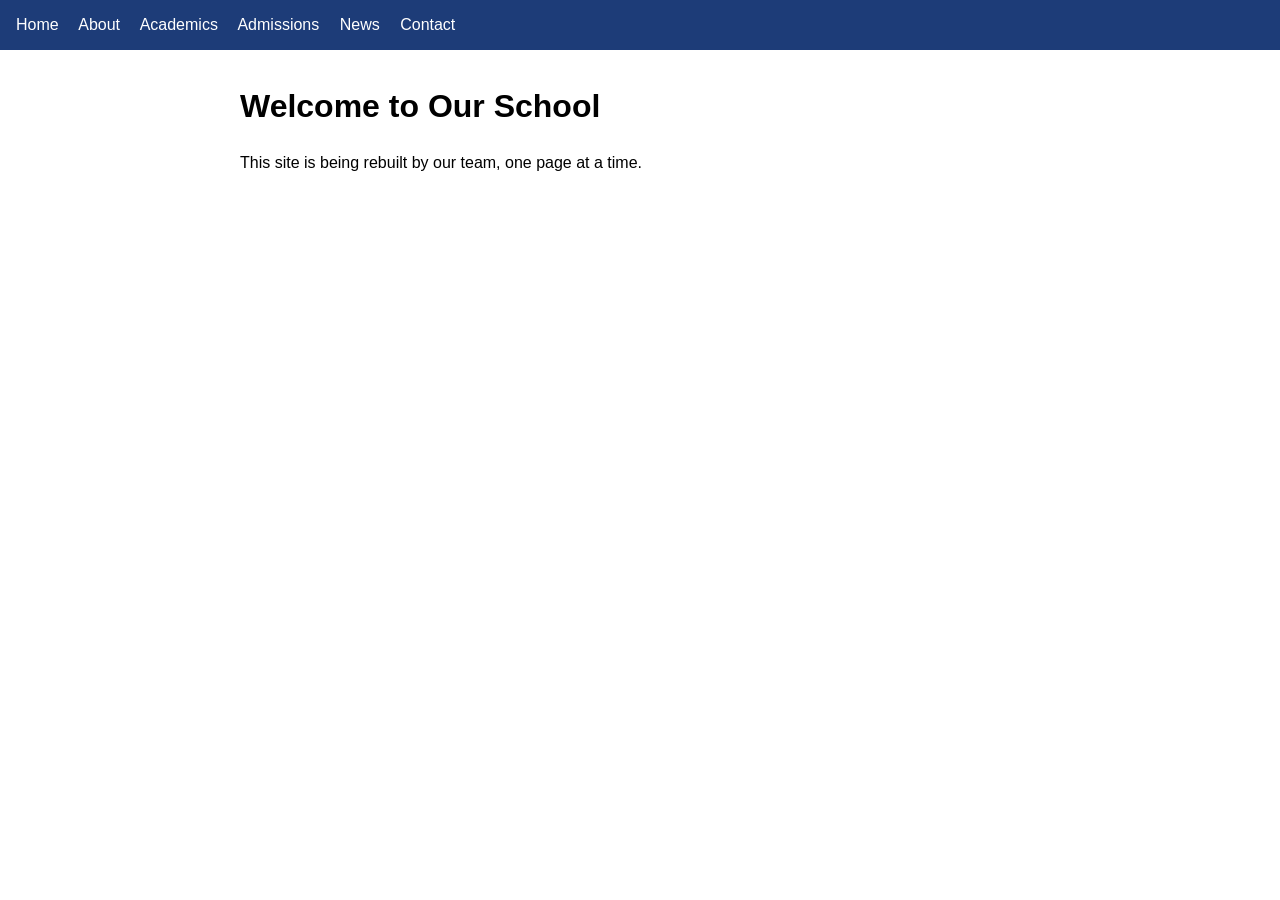
==== index.html @ 53974093 "Add site skeleton: home, template and stylesheet" ====
<!doctype html>
<html lang="en">
<head>
  <meta charset="utf-8">
  <meta name="viewport" content="width=device-width, initial-scale=1">
  <title>Home · Our School</title>
  <link rel="stylesheet" href="css/style.css">
</head>
<body>
  <nav>
    <a href="index.html">Home</a>
    <a href="about.html">About</a>
    <a href="academics.html">Academics</a>
    <a href="admissions.html">Admissions</a>
    <a href="news.html">News</a>
    <a href="contact.html">Contact</a>
  </nav>
  <main>
    <h1>Welcome to Our School</h1>
    <p>This site is being rebuilt by our team, one page at a time.</p>
  </main>
</body>
</html>
---- css/style.css ----
body   { font-family: sans-serif; margin: 0; line-height: 1.5; }
nav    { background: #1d3c78; padding: .8rem 1rem; }
nav a  { color: #fff; margin-right: 1rem; text-decoration: none; }
main   { max-width: 800px; margin: 2rem auto; padding: 0 1rem; }
footer { text-align: center; color: #777; padding: 2rem 0; font-size: .9rem; }
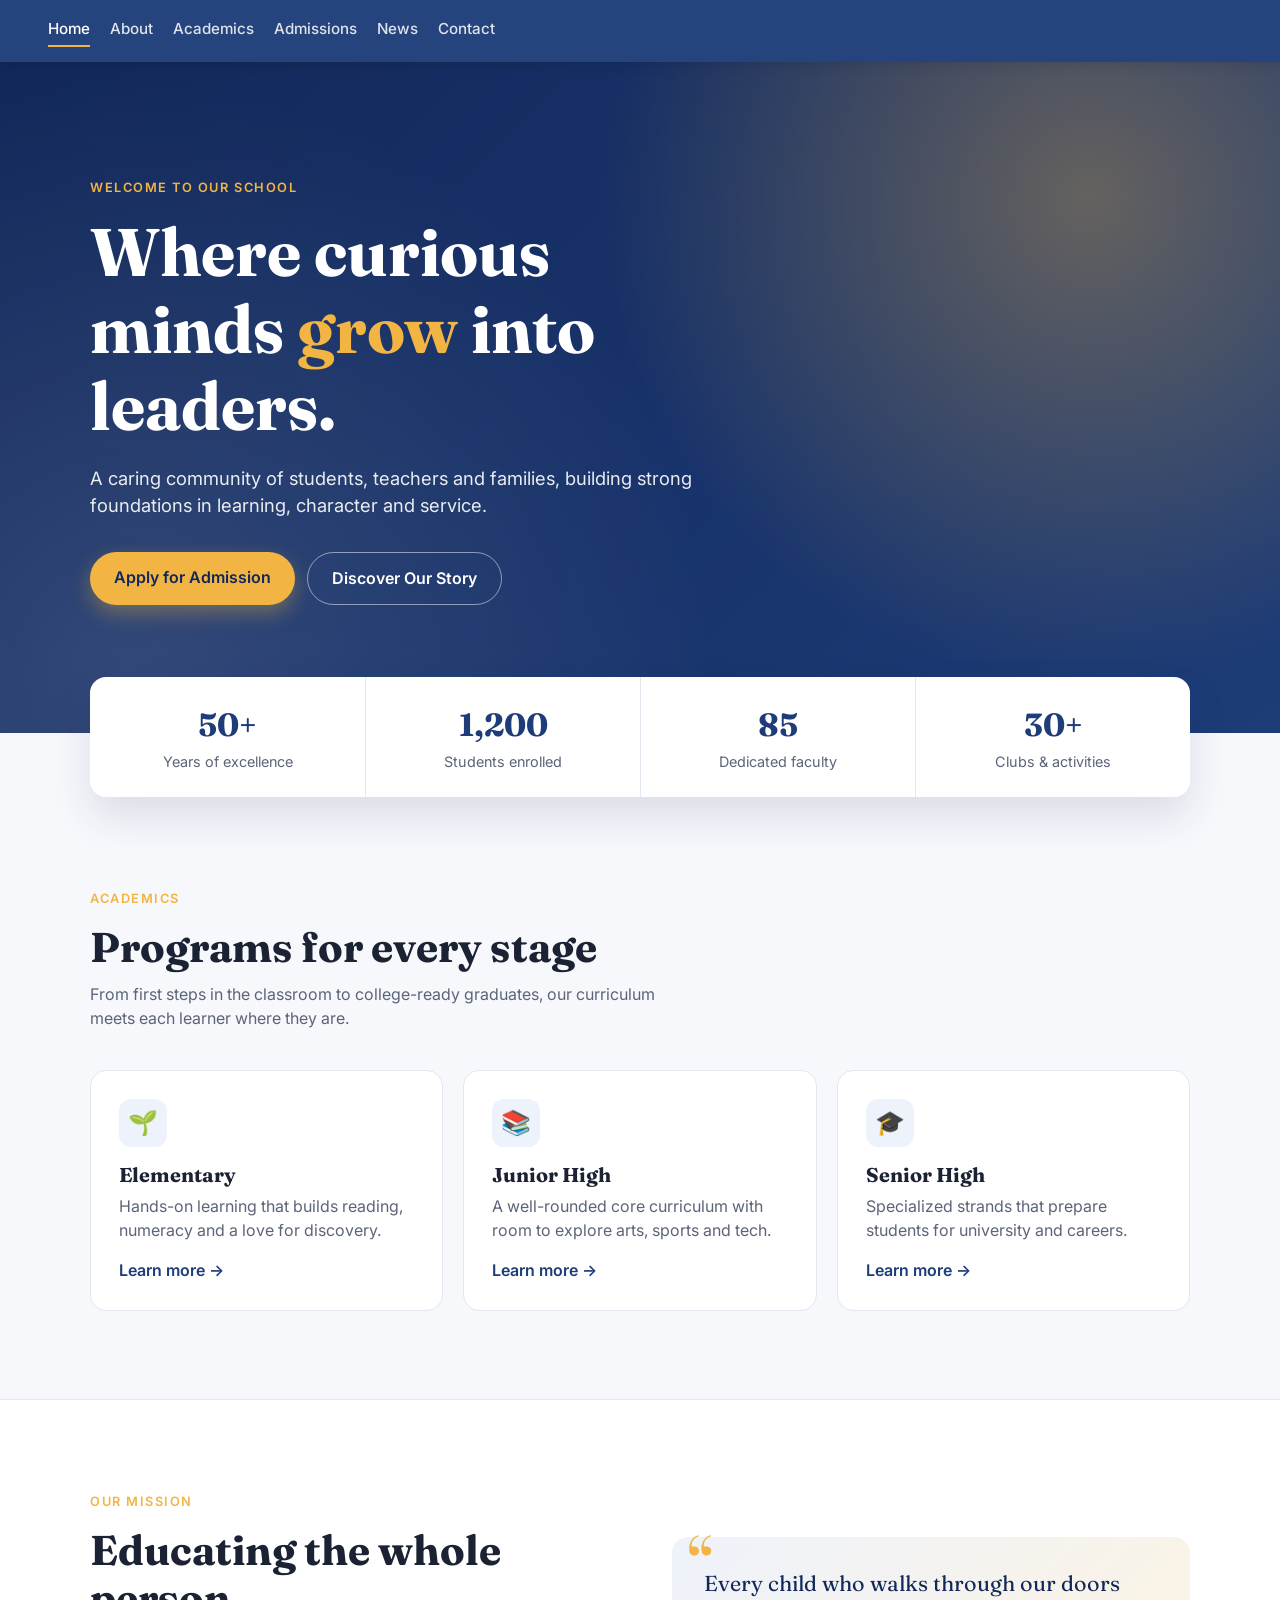
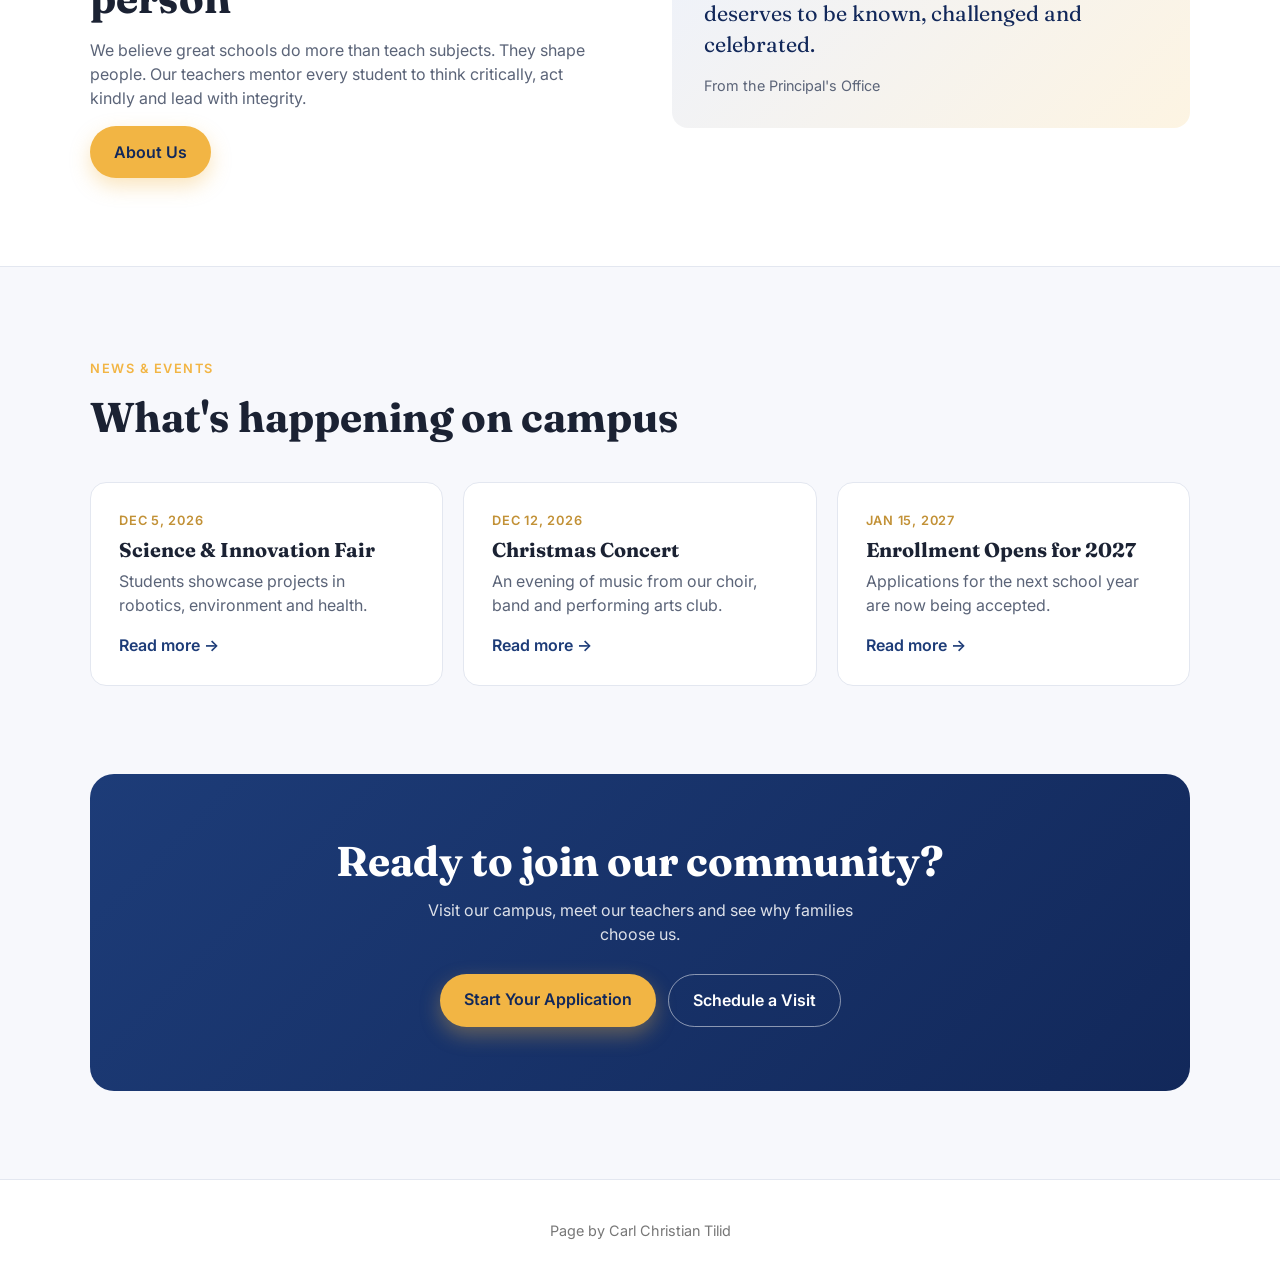
==== commit 799f5f88: "Modify index" ====
--- a/index.html
+++ b/index.html
@@ -4,20 +4,288 @@
   <meta charset="utf-8">
   <meta name="viewport" content="width=device-width, initial-scale=1">
   <title>Home · Our School</title>
+  <link rel="preconnect" href="https://fonts.googleapis.com">
+  <link rel="preconnect" href="https://fonts.gstatic.com" crossorigin>
+  <link href="https://fonts.googleapis.com/css2?family=Fraunces:opsz,wght@9..144,600;9..144,700&family=Inter:wght@400;500;600&display=swap" rel="stylesheet">
   <link rel="stylesheet" href="css/style.css">
+  <style>
+    /* Page-specific styles for home.html (shared styles live in css/style.css) */
+    :root {
+      --navy: #1d3c78;
+      --navy-deep: #12285a;
+      --gold: #f2b544;
+      --ink: #1b2233;
+      --muted: #5b6478;
+      --paper: #f7f8fc;
+      --card: #ffffff;
+      --line: #e3e7f0;
+      --radius: 16px;
+    }
+
+    body {
+      font-family: "Inter", system-ui, sans-serif;
+      color: var(--ink);
+      background: var(--paper);
+    }
+
+    h1, h2, h3 { font-family: "Fraunces", Georgia, serif; line-height: 1.15; margin: 0; }
+
+    /* Nav */
+    nav {
+      position: sticky; top: 0; z-index: 10;
+      display: flex; flex-wrap: wrap; align-items: center; gap: .25rem 1.25rem;
+      padding: .9rem clamp(1rem, 4vw, 3rem);
+      background: rgba(29, 60, 120, .96);
+      backdrop-filter: blur(8px);
+      box-shadow: 0 2px 12px rgba(0, 0, 0, .12);
+    }
+    nav a {
+      margin: 0; font-weight: 500; font-size: .95rem;
+      opacity: .85; padding: .25rem 0;
+      border-bottom: 2px solid transparent;
+      transition: opacity .2s, border-color .2s;
+    }
+    nav a:hover, nav a[aria-current="page"] { opacity: 1; border-color: var(--gold); }
+
+    main { max-width: none; margin: 0; padding: 0; }
+
+    .wrap { max-width: 1100px; margin: 0 auto; padding: 0 clamp(1rem, 4vw, 2rem); }
+
+    /* Hero */
+    .hero {
+      position: relative; overflow: hidden;
+      color: #fff;
+      background:
+        radial-gradient(circle at 85% 20%, rgba(242, 181, 68, .35), transparent 40%),
+        radial-gradient(circle at 10% 90%, rgba(255, 255, 255, .12), transparent 45%),
+        linear-gradient(135deg, var(--navy-deep), var(--navy));
+      padding: clamp(4rem, 10vw, 7rem) 0 clamp(5rem, 11vw, 8rem);
+    }
+    .eyebrow {
+      display: inline-block; font-size: .8rem; font-weight: 600;
+      letter-spacing: .12em; text-transform: uppercase;
+      color: var(--gold);
+      margin-bottom: 1rem;
+    }
+    .hero h1 { font-size: clamp(2.4rem, 6vw, 4.2rem); max-width: 14ch; }
+    .hero h1 em { font-style: normal; color: var(--gold); }
+    .hero p { max-width: 52ch; font-size: 1.15rem; opacity: .9; margin: 1.25rem 0 2rem; }
+
+    .btns { display: flex; flex-wrap: wrap; gap: .75rem; }
+    .btn {
+      display: inline-block; padding: .85rem 1.5rem; border-radius: 999px;
+      font-weight: 600; text-decoration: none;
+      transition: transform .2s, box-shadow .2s, background .2s;
+    }
+    .btn:hover { transform: translateY(-2px); }
+    .btn-gold { background: var(--gold); color: var(--navy-deep); box-shadow: 0 8px 20px rgba(242, 181, 68, .35); }
+    .btn-ghost { color: #fff; border: 1.5px solid rgba(255, 255, 255, .5); }
+    .btn-ghost:hover { background: rgba(255, 255, 255, .1); }
+
+    /* Stats strip */
+    .stats {
+      display: grid; grid-template-columns: repeat(4, 1fr);
+      background: var(--card); border-radius: var(--radius);
+      box-shadow: 0 20px 40px rgba(18, 40, 90, .12);
+      margin-top: -3.5rem; position: relative;
+    }
+    .stat { padding: 1.5rem; text-align: center; border-left: 1px solid var(--line); }
+    .stat:first-child { border-left: 0; }
+    .stat strong { display: block; font-family: "Fraunces", serif; font-size: 2rem; color: var(--navy); }
+    .stat span { color: var(--muted); font-size: .9rem; }
+
+    /* Sections */
+    section { padding: clamp(3.5rem, 8vw, 5.5rem) 0; }
+    .section-head { margin-bottom: 2.5rem; max-width: 60ch; }
+    .section-head h2 { font-size: clamp(1.8rem, 4vw, 2.6rem); margin-bottom: .6rem; }
+    .section-head p { color: var(--muted); margin: 0; }
+
+    .grid { display: grid; gap: 1.25rem; grid-template-columns: repeat(auto-fit, minmax(240px, 1fr)); }
+
+    .card {
+      background: var(--card); border: 1px solid var(--line); border-radius: var(--radius);
+      padding: 1.75rem; transition: transform .25s, box-shadow .25s;
+    }
+    .card:hover { transform: translateY(-4px); box-shadow: 0 16px 32px rgba(18, 40, 90, .1); }
+    .card .icon {
+      width: 48px; height: 48px; border-radius: 12px;
+      display: grid; place-items: center; font-size: 1.5rem;
+      background: #eef2fb; margin-bottom: 1rem;
+    }
+    .card h3 { font-size: 1.25rem; margin-bottom: .5rem; }
+    .card p { color: var(--muted); margin: 0 0 1rem; }
+    .card a { color: var(--navy); font-weight: 600; text-decoration: none; }
+    .card a:hover { text-decoration: underline; }
+
+    /* Welcome / quote */
+    .welcome { background: var(--card); border-block: 1px solid var(--line); }
+    .welcome .wrap { display: grid; grid-template-columns: 1fr 1fr; gap: clamp(2rem, 5vw, 4rem); align-items: center; }
+    .welcome h2 { font-size: clamp(1.8rem, 4vw, 2.6rem); margin-bottom: 1rem; }
+    .welcome p { color: var(--muted); }
+    blockquote {
+      margin: 0; padding: 2rem; border-radius: var(--radius);
+      background: linear-gradient(135deg, #eef2fb, #fdf4e2);
+      font-family: "Fraunces", serif; font-size: 1.35rem; line-height: 1.4; color: var(--navy-deep);
+      position: relative;
+    }
+    blockquote::before {
+      content: "\201C"; position: absolute; top: -.6rem; left: 1rem;
+      font-size: 5rem; color: var(--gold); line-height: 1;
+    }
+    blockquote cite { display: block; margin-top: 1rem; font-family: "Inter", sans-serif; font-size: .9rem; font-style: normal; color: var(--muted); }
+
+    /* News */
+    .news-item { display: flex; flex-direction: column; }
+    .news-item time {
+      font-size: .8rem; font-weight: 600; letter-spacing: .06em; text-transform: uppercase;
+      color: var(--gold); filter: brightness(.8); margin-bottom: .5rem;
+    }
+    .news-item p { flex: 1; }
+
+    /* CTA */
+    .cta {
+      text-align: center; color: #fff; border-radius: 24px;
+      padding: clamp(2.5rem, 6vw, 4rem) 1.5rem;
+      background: linear-gradient(135deg, var(--navy), var(--navy-deep));
+    }
+    .cta h2 { font-size: clamp(1.8rem, 4vw, 2.6rem); margin-bottom: .75rem; }
+    .cta p { opacity: .85; margin: 0 auto 1.75rem; max-width: 48ch; }
+    .cta .btns { justify-content: center; }
+
+    footer { padding: 2.5rem 1rem; border-top: 1px solid var(--line); background: var(--card); }
+
+    @media (max-width: 760px) {
+      .stats { grid-template-columns: repeat(2, 1fr); }
+      .stat:nth-child(3) { border-left: 0; }
+      .stat:nth-child(n+3) { border-top: 1px solid var(--line); }
+      .welcome .wrap { grid-template-columns: 1fr; }
+    }
+
+    @media (prefers-reduced-motion: reduce) {
+      * { transition: none !important; }
+    }
+  </style>
 </head>
 <body>
   <nav>
-    <a href="index.html">Home</a>
+    <a href="index.html" aria-current="page">Home</a>
     <a href="about.html">About</a>
     <a href="academics.html">Academics</a>
     <a href="admissions.html">Admissions</a>
     <a href="news.html">News</a>
     <a href="contact.html">Contact</a>
   </nav>
+
   <main>
-    <h1>Welcome to Our School</h1>
-    <p>This site is being rebuilt by our team, one page at a time.</p>
+    <header class="hero">
+      <div class="wrap">
+        <span class="eyebrow">Welcome to Our School</span>
+        <h1>Where curious minds <em>grow</em> into leaders.</h1>
+        <p>A caring community of students, teachers and families, building strong foundations in learning, character and service.</p>
+        <div class="btns">
+          <a class="btn btn-gold" href="admissions.html">Apply for Admission</a>
+          <a class="btn btn-ghost" href="about.html">Discover Our Story</a>
+        </div>
+      </div>
+    </header>
+
+    <div class="wrap">
+      <div class="stats">
+        <div class="stat"><strong>50+</strong><span>Years of excellence</span></div>
+        <div class="stat"><strong>1,200</strong><span>Students enrolled</span></div>
+        <div class="stat"><strong>85</strong><span>Dedicated faculty</span></div>
+        <div class="stat"><strong>30+</strong><span>Clubs &amp; activities</span></div>
+      </div>
+    </div>
+
+    <section>
+      <div class="wrap">
+        <div class="section-head">
+          <span class="eyebrow">Academics</span>
+          <h2>Programs for every stage</h2>
+          <p>From first steps in the classroom to college-ready graduates, our curriculum meets each learner where they are.</p>
+        </div>
+        <div class="grid">
+          <article class="card">
+            <div class="icon" aria-hidden="true">🌱</div>
+            <h3>Elementary</h3>
+            <p>Hands-on learning that builds reading, numeracy and a love for discovery.</p>
+            <a href="academics.html">Learn more →</a>
+          </article>
+          <article class="card">
+            <div class="icon" aria-hidden="true">📚</div>
+            <h3>Junior High</h3>
+            <p>A well-rounded core curriculum with room to explore arts, sports and tech.</p>
+            <a href="academics.html">Learn more →</a>
+          </article>
+          <article class="card">
+            <div class="icon" aria-hidden="true">🎓</div>
+            <h3>Senior High</h3>
+            <p>Specialized strands that prepare students for university and careers.</p>
+            <a href="academics.html">Learn more →</a>
+          </article>
+        </div>
+      </div>
+    </section>
+
+    <section class="welcome">
+      <div class="wrap">
+        <div>
+          <span class="eyebrow">Our Mission</span>
+          <h2>Educating the whole person</h2>
+          <p>We believe great schools do more than teach subjects. They shape people. Our teachers mentor every student to think critically, act kindly and lead with integrity.</p>
+          <a class="btn btn-gold" href="about.html">About Us</a>
+        </div>
+        <blockquote>
+          Every child who walks through our doors deserves to be known, challenged and celebrated.
+          <cite>From the Principal's Office</cite>
+        </blockquote>
+      </div>
+    </section>
+
+    <section>
+      <div class="wrap">
+        <div class="section-head">
+          <span class="eyebrow">News &amp; Events</span>
+          <h2>What's happening on campus</h2>
+        </div>
+        <div class="grid">
+          <article class="card news-item">
+            <time datetime="2026-12-05">Dec 5, 2026</time>
+            <h3>Science &amp; Innovation Fair</h3>
+            <p>Students showcase projects in robotics, environment and health.</p>
+            <a href="news.html">Read more →</a>
+          </article>
+          <article class="card news-item">
+            <time datetime="2026-12-12">Dec 12, 2026</time>
+            <h3>Christmas Concert</h3>
+            <p>An evening of music from our choir, band and performing arts club.</p>
+            <a href="news.html">Read more →</a>
+          </article>
+          <article class="card news-item">
+            <time datetime="2027-01-15">Jan 15, 2027</time>
+            <h3>Enrollment Opens for 2027</h3>
+            <p>Applications for the next school year are now being accepted.</p>
+            <a href="admissions.html">Read more →</a>
+          </article>
+        </div>
+      </div>
+    </section>
+
+    <section style="padding-top: 0;">
+      <div class="wrap">
+        <div class="cta">
+          <h2>Ready to join our community?</h2>
+          <p>Visit our campus, meet our teachers and see why families choose us.</p>
+          <div class="btns">
+            <a class="btn btn-gold" href="admissions.html">Start Your Application</a>
+            <a class="btn btn-ghost" href="contact.html">Schedule a Visit</a>
+          </div>
+        </div>
+      </div>
+    </section>
   </main>
+
+  <footer>Page by Carl Christian Tilid</footer>
 </body>
-</html>+</html>
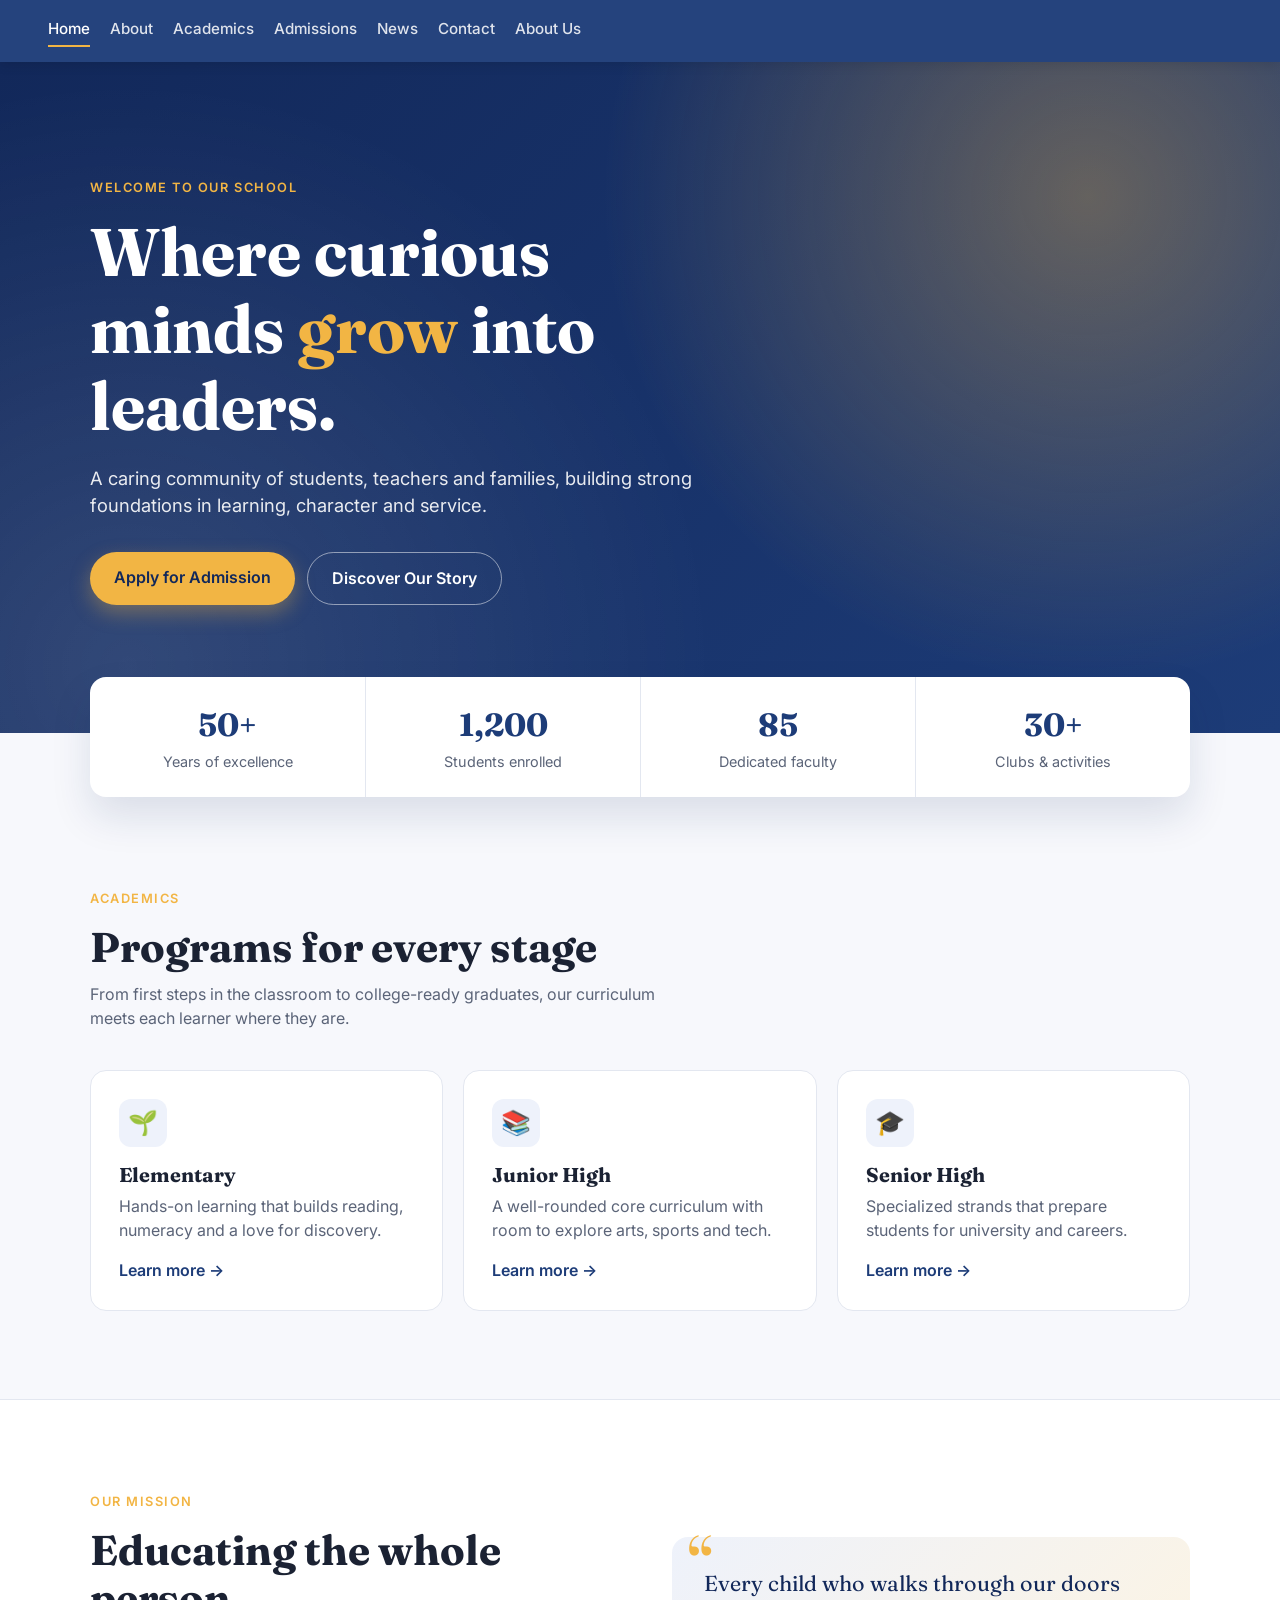
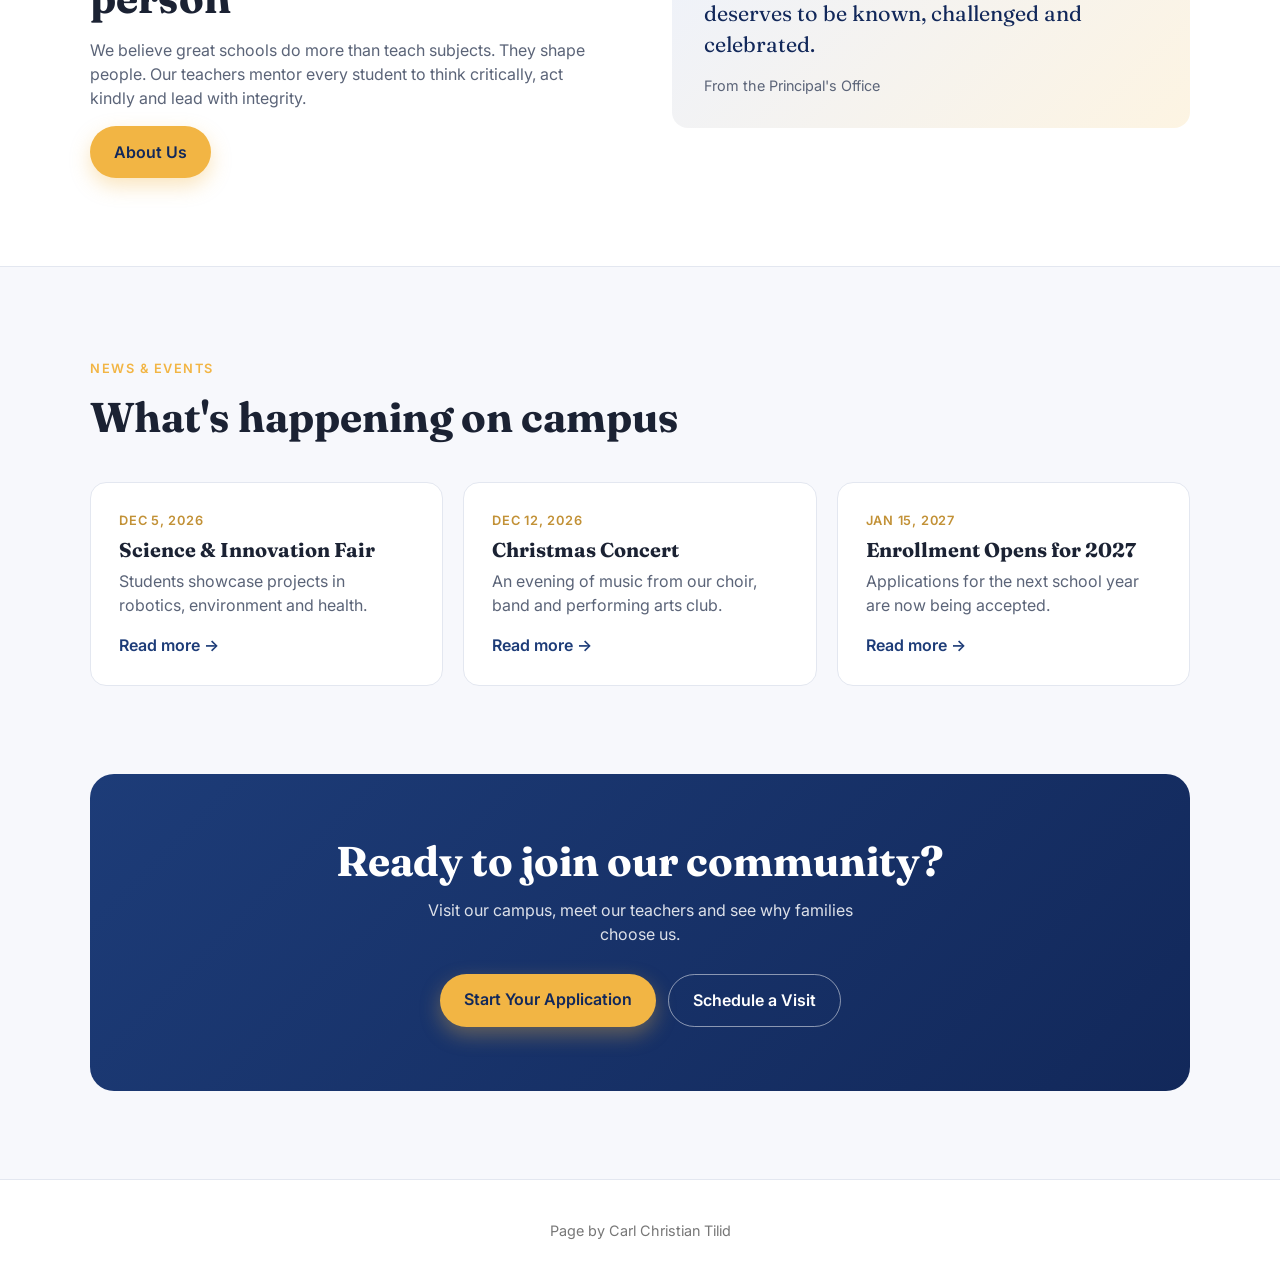
==== commit bf12834d: "Add about us" ====
--- a/index.html
+++ b/index.html
@@ -174,6 +174,7 @@
     <a href="admissions.html">Admissions</a>
     <a href="news.html">News</a>
     <a href="contact.html">Contact</a>
+    <a href="about.html">About Us</a>
   </nav>
 
   <main>
